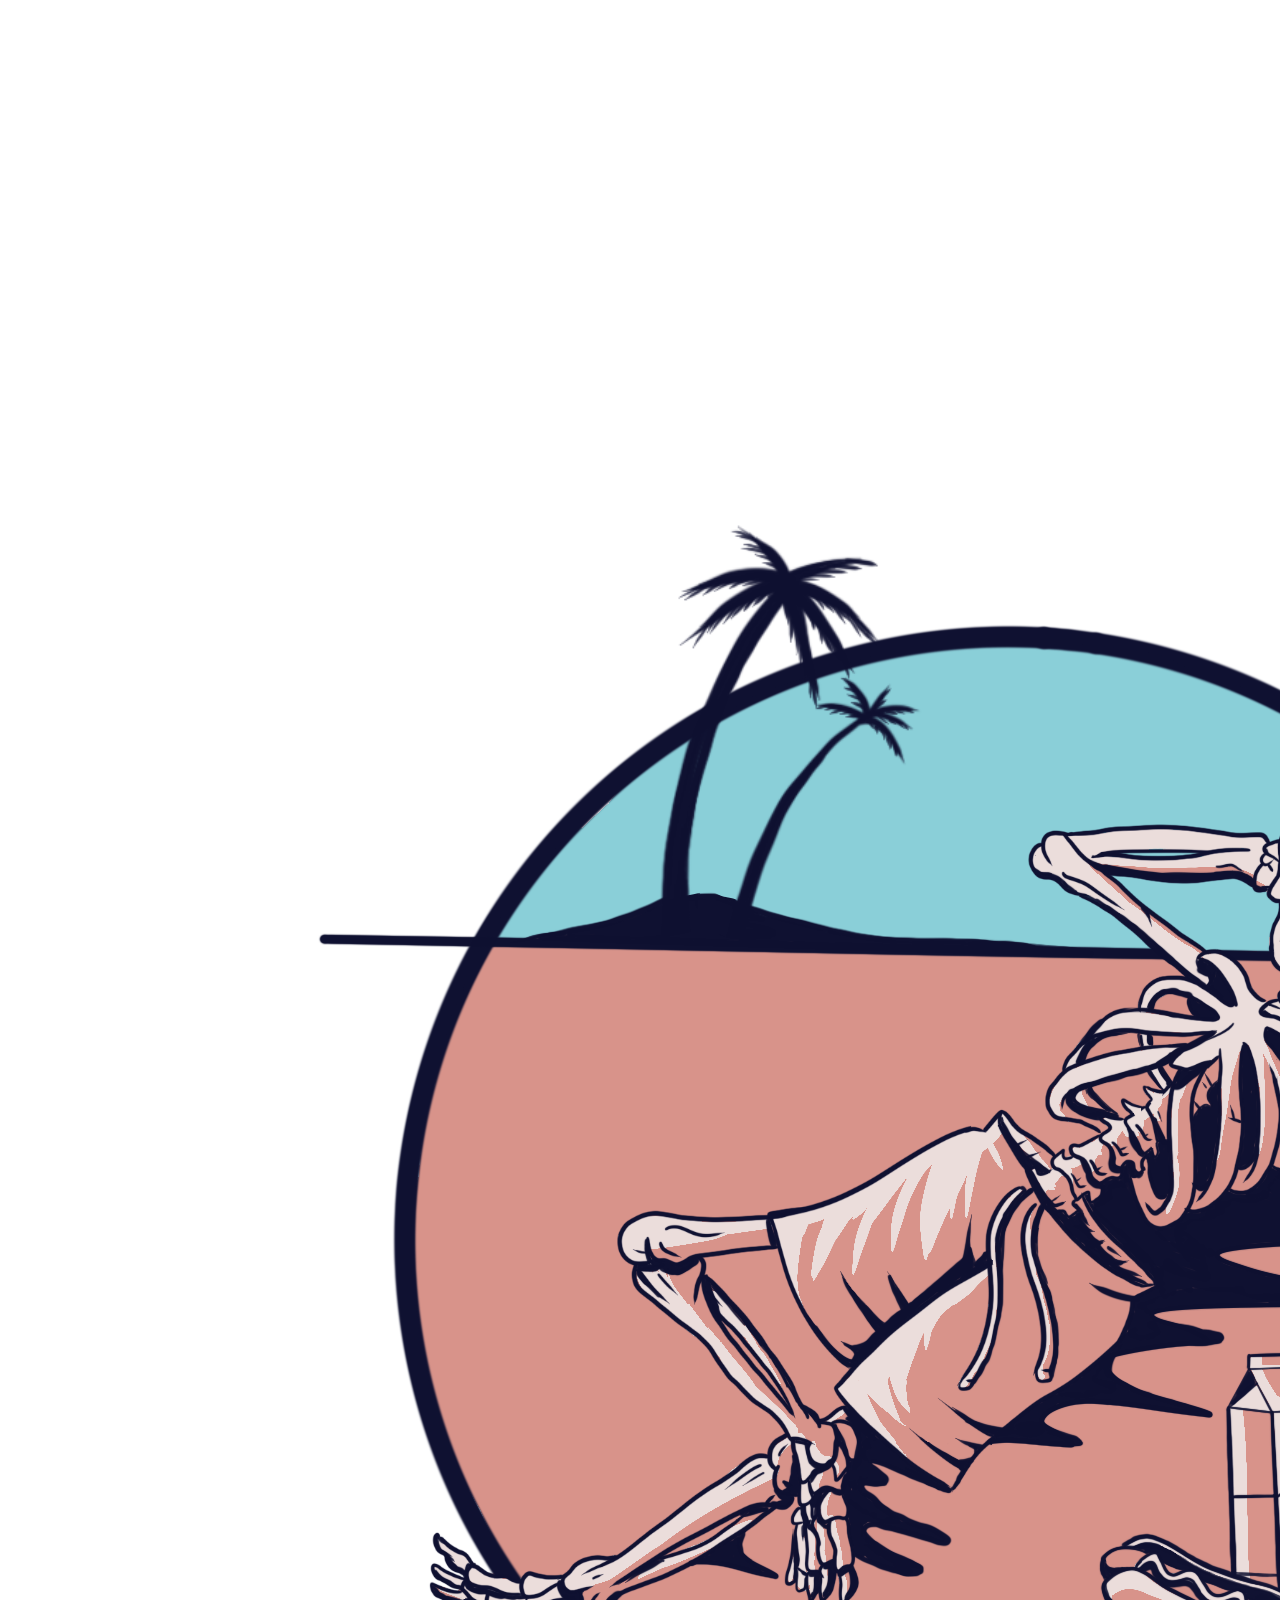
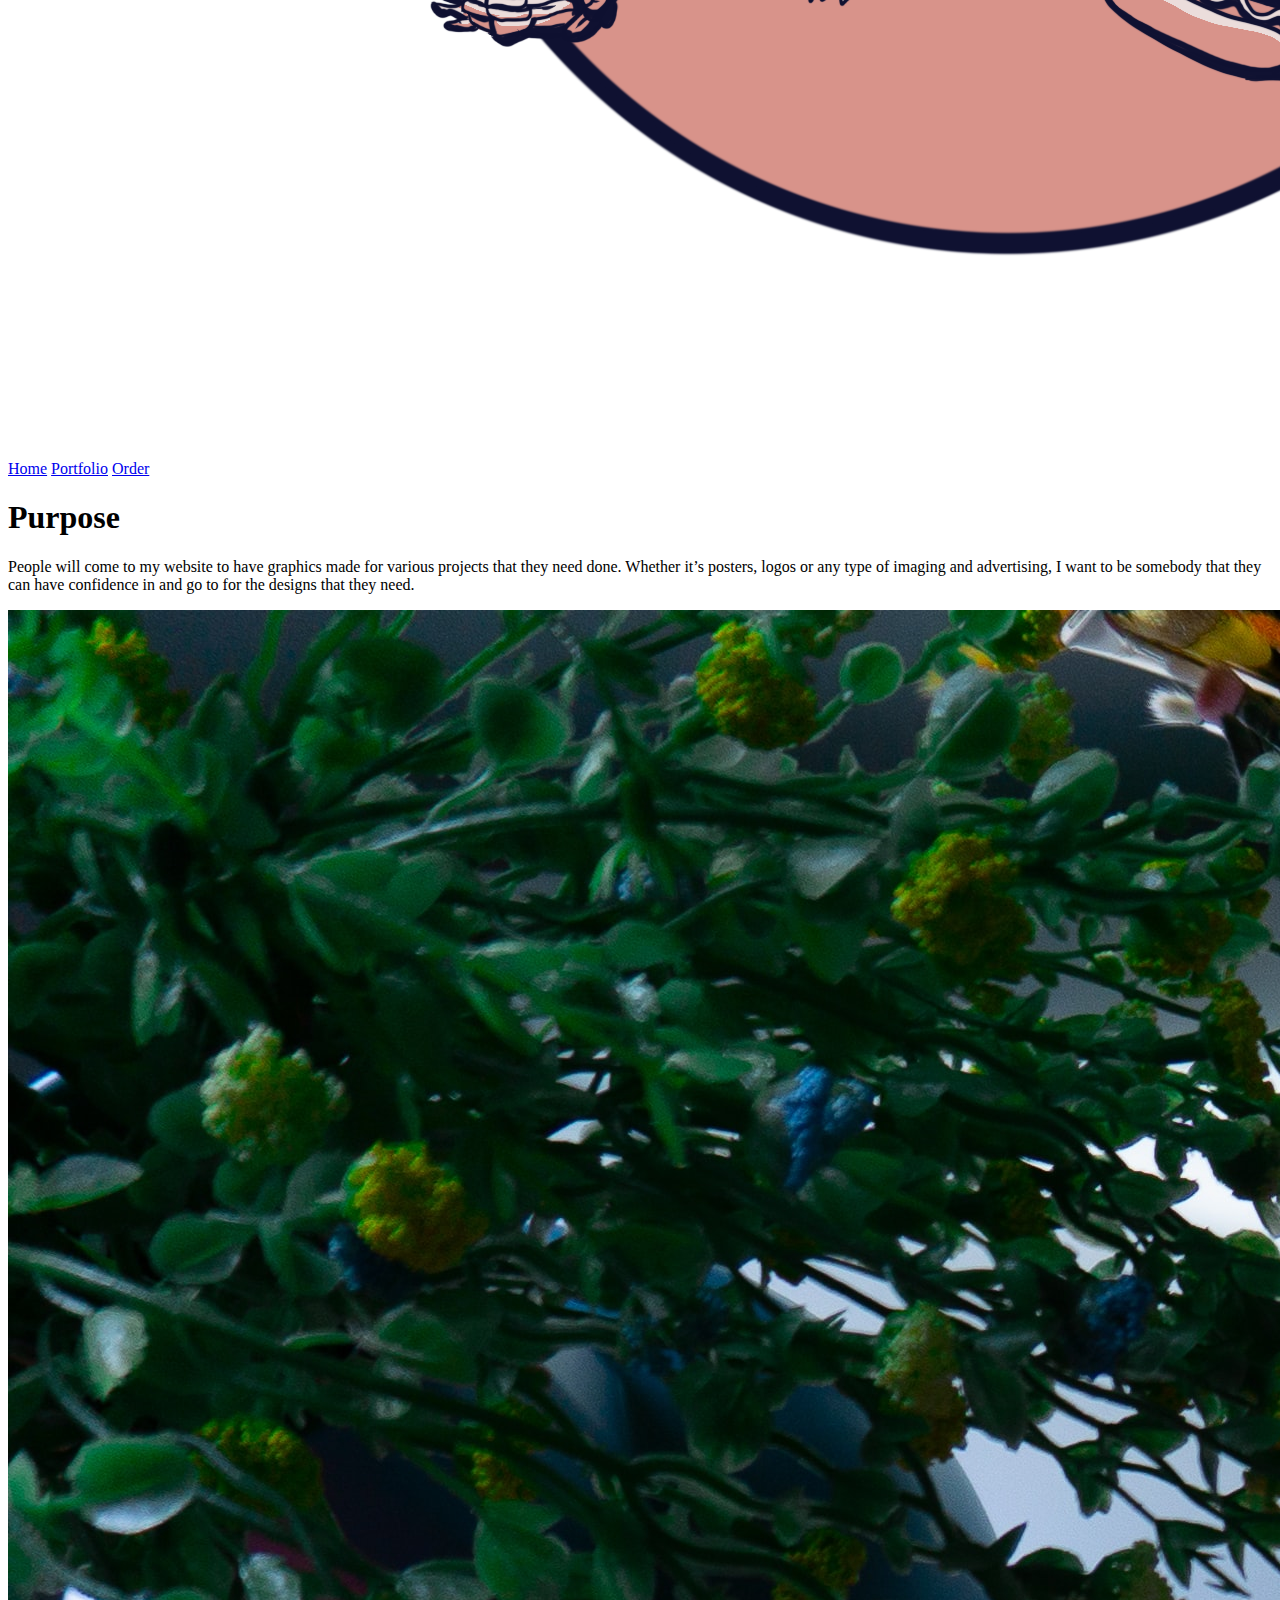
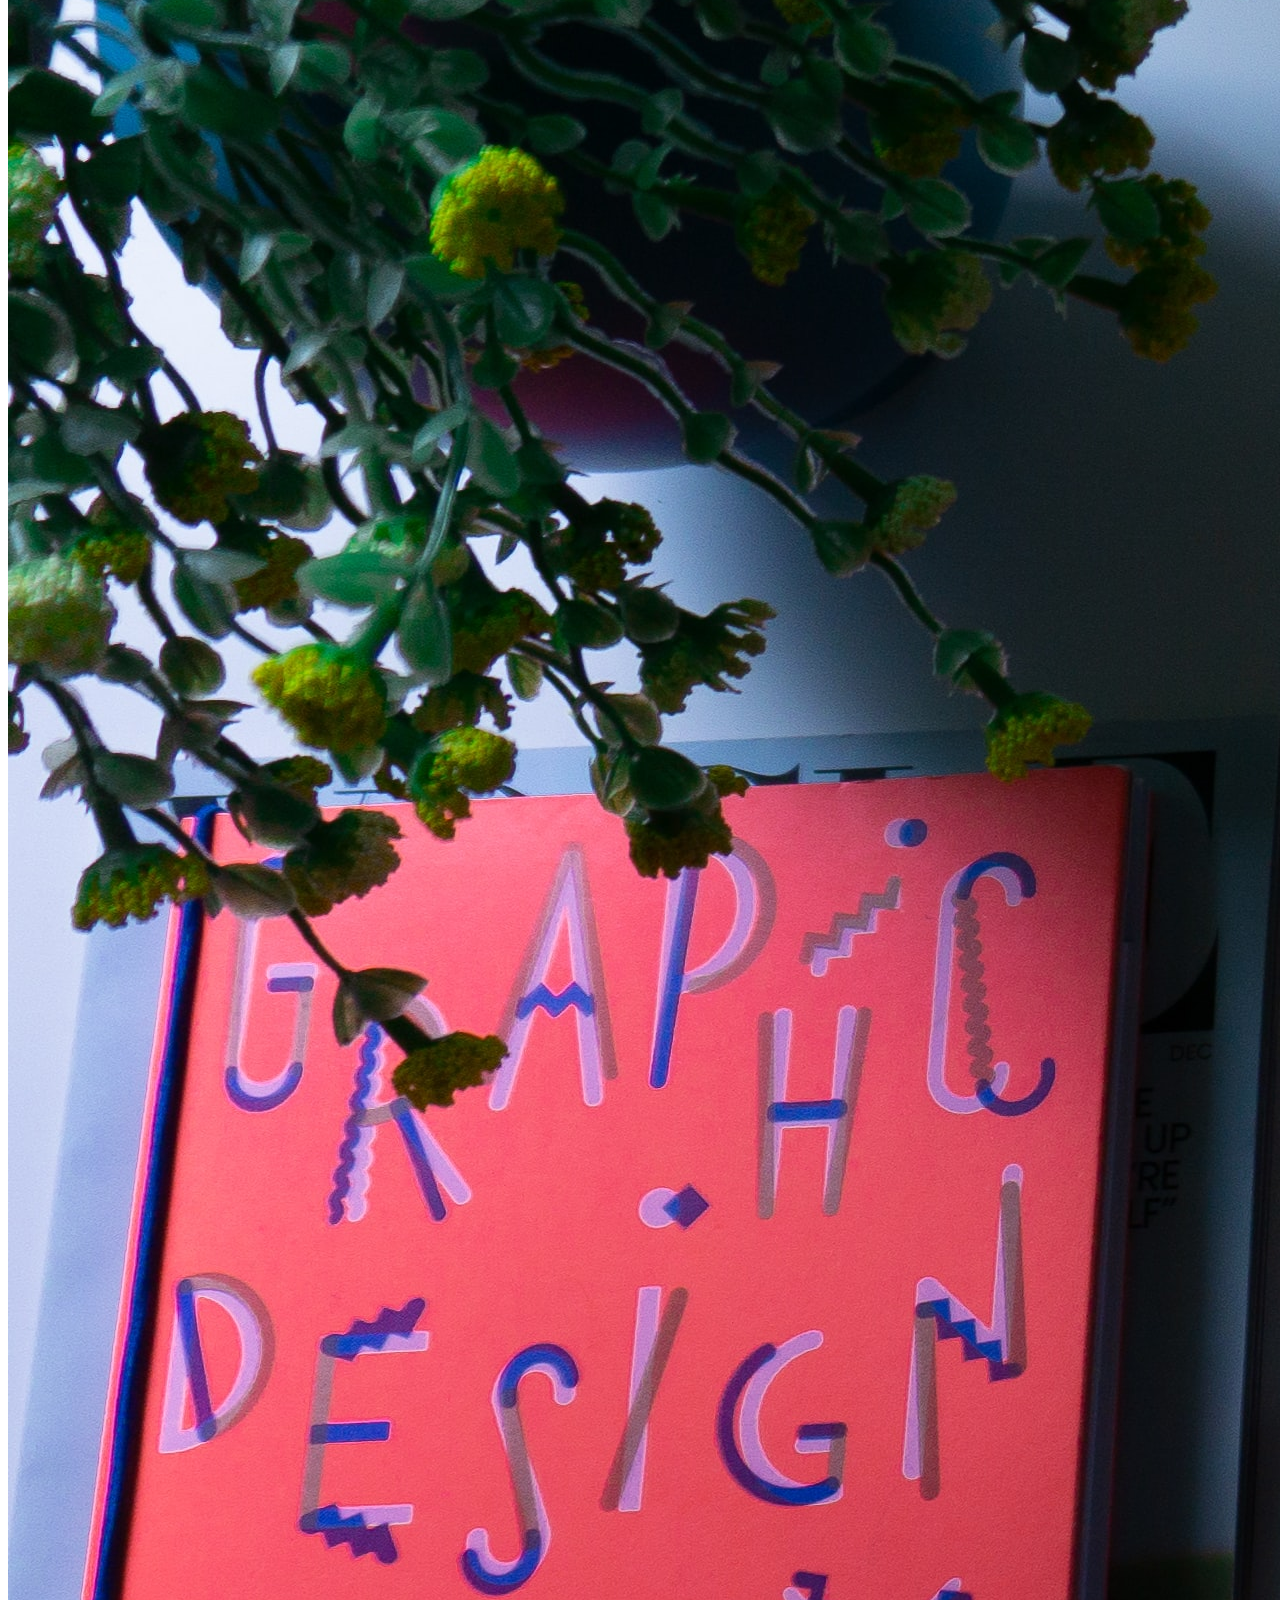
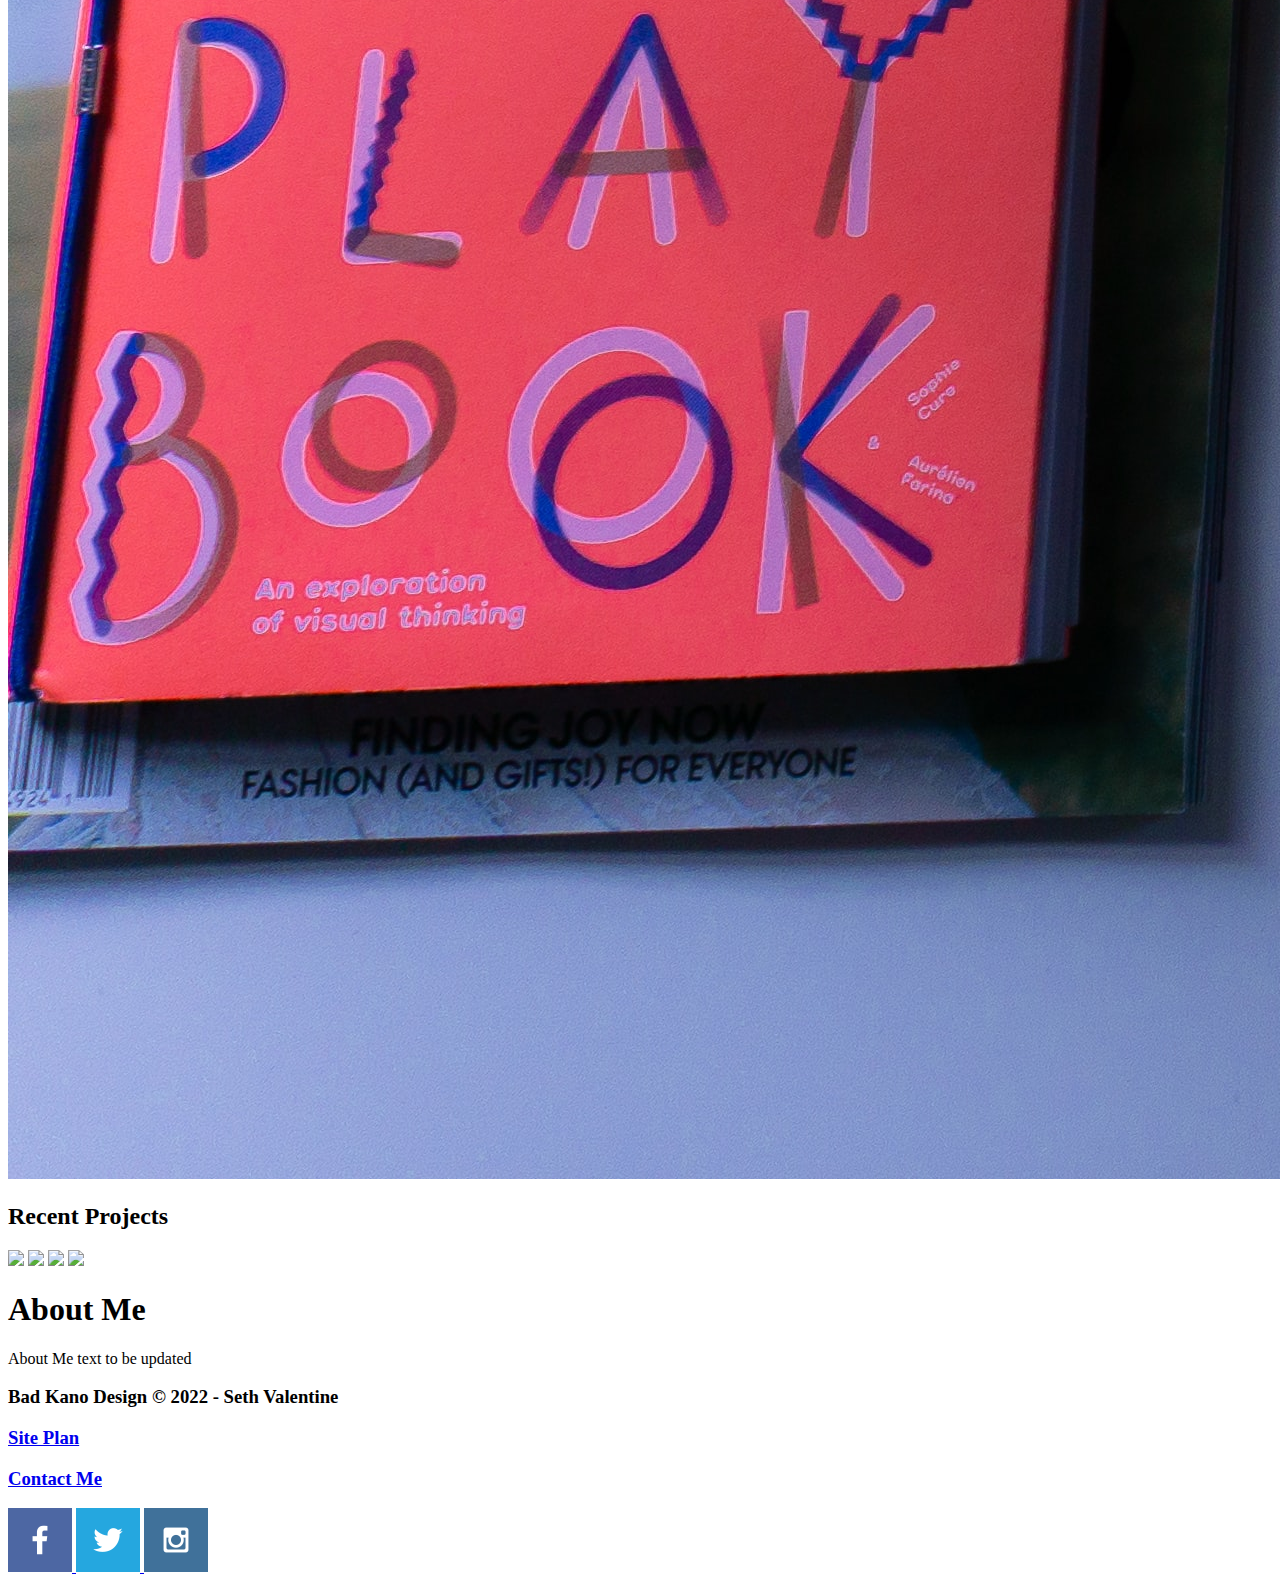
==== graphicdesign/index.html @ f9112cca "Creating new pages" ====
<!DOCTYPE html>
<html lang="en">
<head>
    <meta charset="UTF-8">
    <meta http-equiv="X-UA-Compatible" content="IE=edge">
    <meta name="viewport" content="width=device-width, initial-scale=1.0">
    <title>Home Page</title>
</head>
<body>
    <header>
        <a id="logo_link" href="index.html">
            <img class="logo" src="images/badkano.png" alt="Bad Kano Logo">
        </a>
        <nav>
            <a href="index.html">Home</a>
            <a href="portfolio.html">Portfolio</a>
            <a href="order.html">Order</a>
        </nav>
    </header>
    <main>
        <section class="Purpose">
             <h1>Purpose</h1>
            <p>People will come to my website to have graphics made for various projects that they need done. Whether it’s posters, logos or any type of imaging and advertising, I want to be somebody that they can have confidence in and go to for the designs that they need.  
                </p>
             <img class="graphic-img" src="images/graphic.jpg" alt="graphic">
        <section>
        <section class="Recent Projects">
            <h2>Recent Projects</h2>
            <img src="something">
            <img src="something">
            <img src="something">
            <img src="something">
        </section>   
        <section class="About Me">
            <h1>About Me</h1>
            <p>About Me text to be updated</p>
        </section> 
    </main>
    <footer>
        <h3>Bad Kano Design &copy; 2022 - Seth Valentine</h3>
        <h3><a href="site-plan.html">Site Plan</a></h3>
        <h3><a href="order.html">Contact Me</a></h3>
        <div class="social">
            <a href="https://facebook.com" target="_blank">
                <img src="images/facebook.png" alt="fb icon">
            </a>
            <a href="https://twitter.com" target="_blank">
                <img src="images/twitter.png" alt="twitter icon">
            </a>
            <a href="https://instagram.com" target="_blank">
                <img src="images/instagram.png" alt="instagram icon">
            </a>
        </div>
    </footer>
</body>
</html>
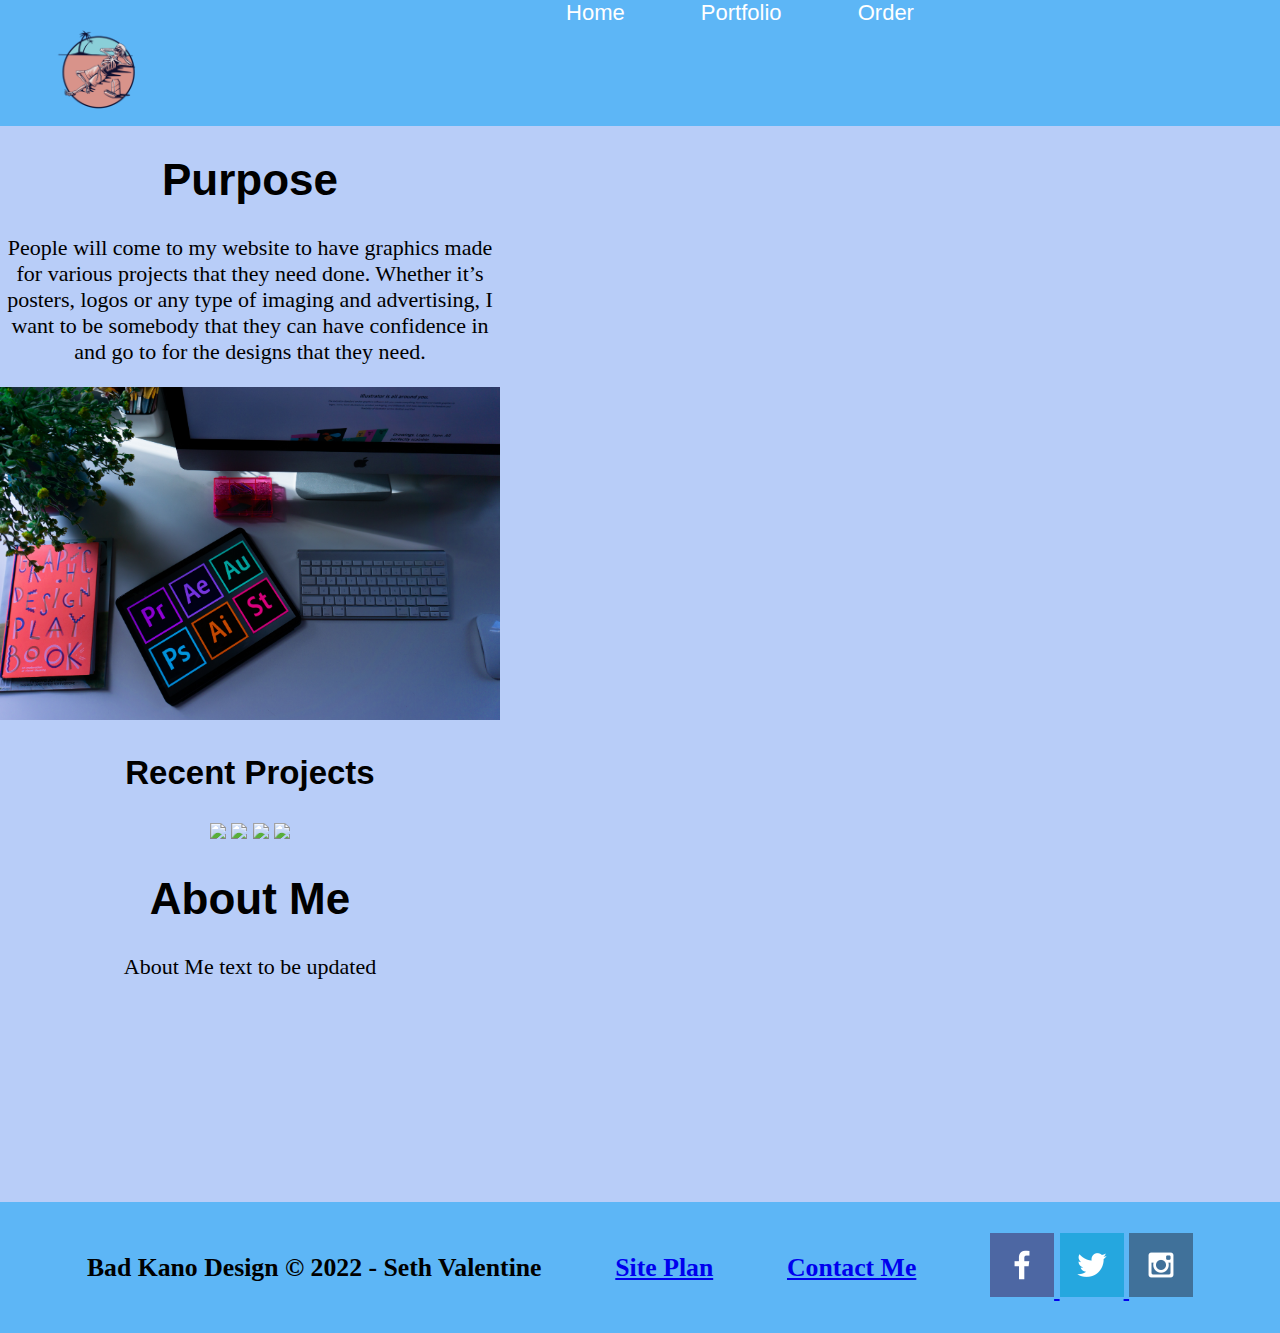
==== commit 257e57b2: "css" ====
--- a/graphicdesign/index.html
+++ b/graphicdesign/index.html
@@ -1,6 +1,7 @@
 <!DOCTYPE html>
 <html lang="en">
 <head>
+    <link rel="stylesheet" href="styles/homepage.css">
     <meta charset="UTF-8">
     <meta http-equiv="X-UA-Compatible" content="IE=edge">
     <meta name="viewport" content="width=device-width, initial-scale=1.0">
@@ -22,8 +23,8 @@
              <h1>Purpose</h1>
             <p>People will come to my website to have graphics made for various projects that they need done. Whether it’s posters, logos or any type of imaging and advertising, I want to be somebody that they can have confidence in and go to for the designs that they need.  
                 </p>
-             <img class="graphic-img" src="images/graphic.jpg" alt="graphic">
         <section>
+            <img class="graphic-img" src="images/graphic.jpg" alt="graphic">
         <section class="Recent Projects">
             <h2>Recent Projects</h2>
             <img src="something">
--- a/graphicdesign/styles/homepage.css
+++ b/graphicdesign/styles/homepage.css
@@ -0,0 +1,59 @@
+
+  nav a {
+    text-align: center;
+    color: #ffffff;
+    text-decoration: none;
+    padding: 35px;
+}
+body {
+    display: grid;
+    background-color: #b8cdf8;
+    font-family: 'Times New Roman', Times, serif;
+    font-size: 22px;
+    margin: 0;
+    padding: 0;
+}
+header {
+    background-color: #5DB6F6;
+    font-family: 'Segoe UI', Tahoma, Geneva, Verdana, sans-serif;
+    display: grid;
+    grid-template-columns: 200px auto;
+    text-align: center;
+}
+footer {
+    background-color:#5DB6F6;
+    padding: 25px 50px;
+    margin-top: 200px;
+    display: flex;
+    justify-content: space-around;
+    align-items: center;
+ }
+ main {
+    display: grid;
+    grid-template-columns: 1fr 1fr 1fr 1fr;
+    /* grid-template-rows: 1fr 1fr 1fr; */
+    text-align: center;
+    justify-items: center;
+ }
+ .logo {
+    width: 120px;
+}
+.graphic-img {
+    max-width: 500px;
+    grid-column: 3/5;
+    /* grid-row: 1/2; */
+}
+nav a:hover {
+    background-color: #c9f8ec;
+    color: #ffffff
+}
+h1 {
+    font-family: 'Segoe UI', Tahoma, Geneva, Verdana, sans-serif;
+}
+h2 {
+    font-family: 'Segoe UI', Tahoma, Geneva, Verdana, sans-serif;
+}
+.purpose {
+    grid-column: 1/3;
+    /* grid-row: 1/2; */
+}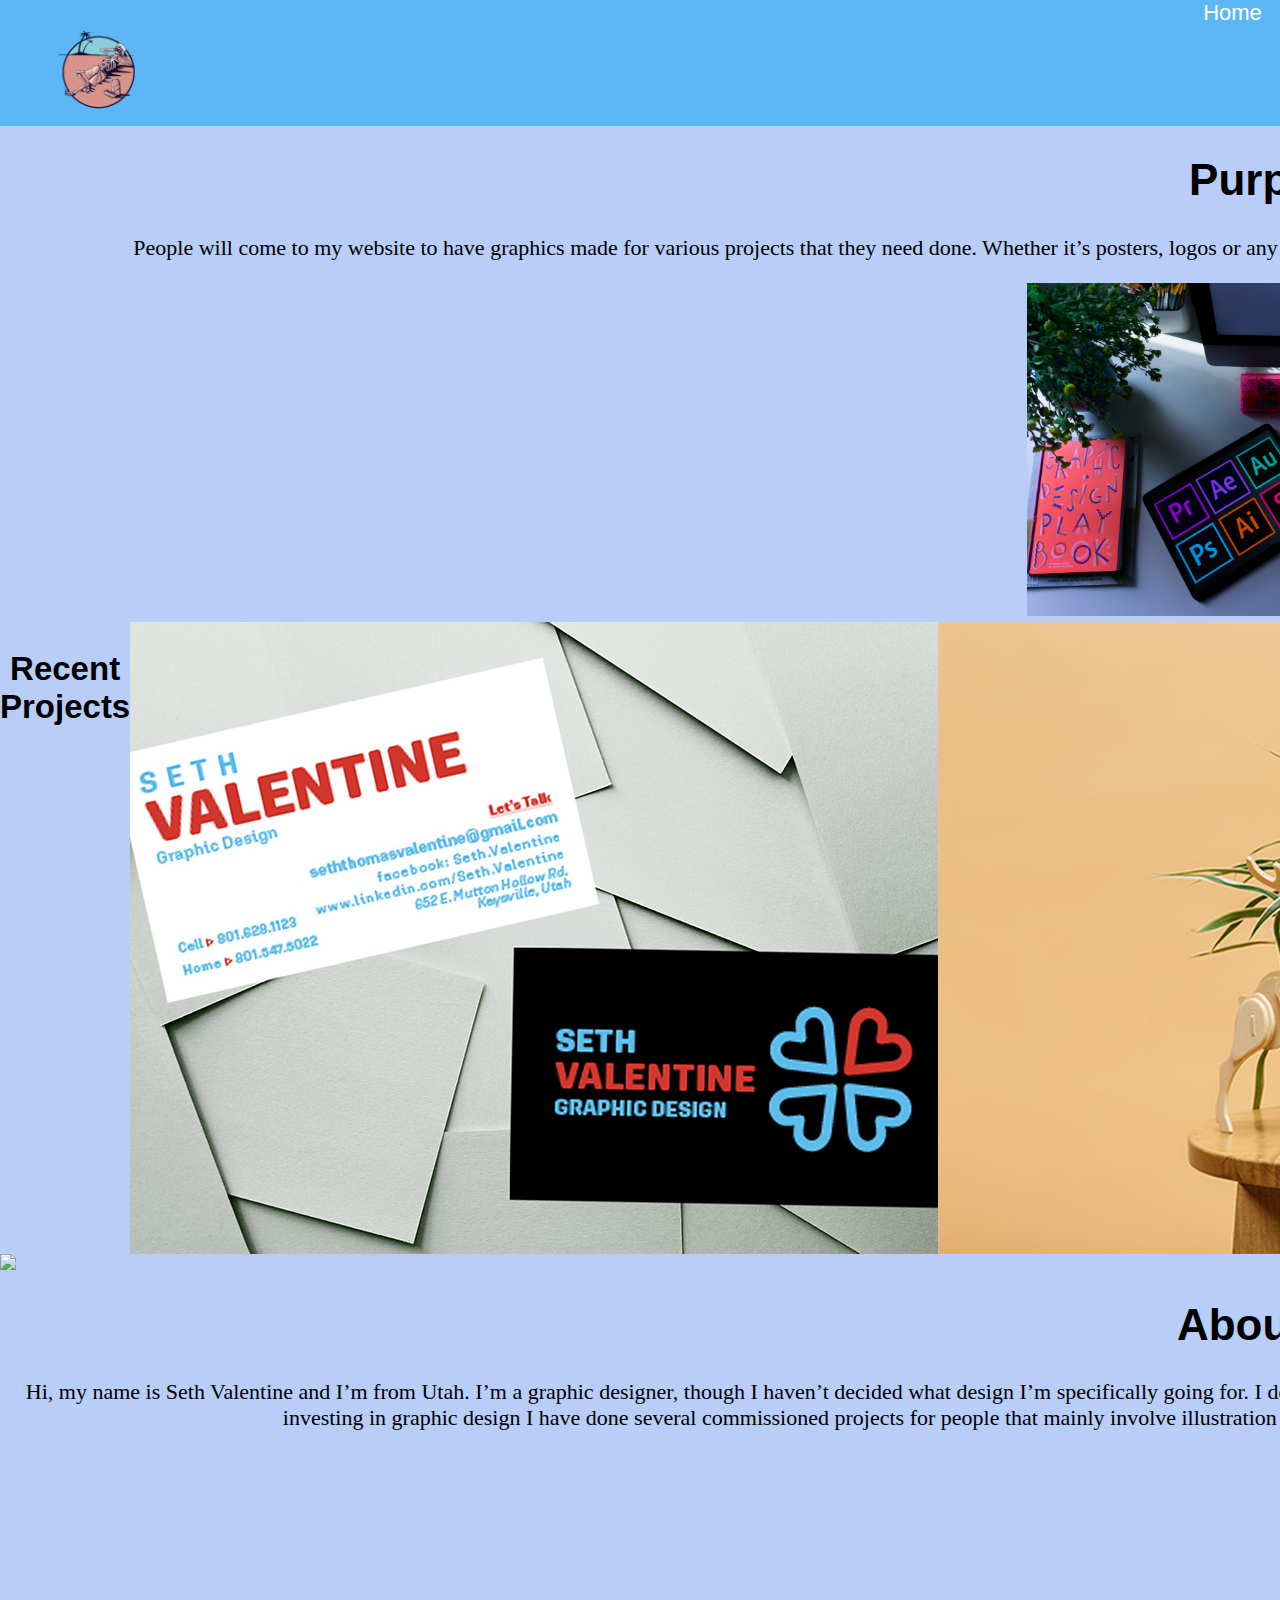
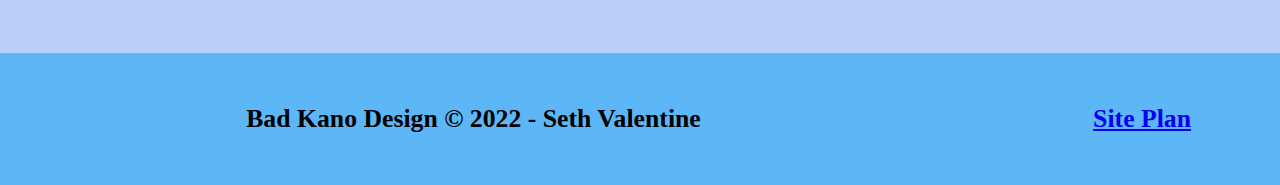
==== commit b184e17c: "portfolio" ====
--- a/graphicdesign/index.html
+++ b/graphicdesign/index.html
@@ -24,17 +24,22 @@
             <p>People will come to my website to have graphics made for various projects that they need done. Whether it’s posters, logos or any type of imaging and advertising, I want to be somebody that they can have confidence in and go to for the designs that they need.  
                 </p>
         <section>
-            <img class="graphic-img" src="images/graphic.jpg" alt="graphic">
-        <section class="Recent Projects">
+            <div class="container">
+                <img src="images/graphic.jpg" alt="graphic" class="graphic-img">
+                <div class="overlay">
+                  <div class="text">Adobe Photoshop and Adobe Illustrator are my specialty</div>
+                </div>
+              </div>
+        <section class="recentprojects">
             <h2>Recent Projects</h2>
-            <img src="something">
-            <img src="something">
-            <img src="something">
-            <img src="something">
+            <img class="card" src="images/card.jpg">
+            <img class="pamphlet" src="images/pamphlet.jpg">
+            <img class="poster" src="images/poster.png">
+            <img class="web" src="images/webart.png">
         </section>   
         <section class="About Me">
             <h1>About Me</h1>
-            <p>About Me text to be updated</p>
+            <p>Hi, my name is Seth Valentine and I’m from Utah. I’m a graphic designer, though I haven’t decided what design I’m specifically going for. I decided to choose this major about a year ago mainly because I love creating art and I thought that it could be a great opportunity for me. Since investing in graphic design I have done several commissioned projects for people that mainly involve illustration and logo creation. I come from a family of artists which greatly influenced my decision to be a graphic designer.</p>
         </section> 
     </main>
     <footer>
--- a/graphicdesign/styles/homepage.css
+++ b/graphicdesign/styles/homepage.css
@@ -56,4 +56,64 @@
 .purpose {
     grid-column: 1/3;
     /* grid-row: 1/2; */
-}+}
+.container:hover .overlay {
+    opacity: 1;
+  }
+  
+.text {
+    color: white;
+    font-size: 20px;
+    position: absolute;
+    top: 50%;
+    left: 50%;
+    -webkit-transform: translate(-50%, -50%);
+    -ms-transform: translate(-50%, -50%);
+    transform: translate(-50%, -50%);
+    text-align: center;
+  }
+.overlay {
+    position: absolute;
+    top: 0;
+    bottom: 0;
+    left: 0;
+    right: 0;
+    height: 100%;
+    width: 100%;
+    opacity: 0;
+    transition: .5s ease;
+    background-color: #008CBA;
+  }
+.container {
+    position: relative;
+    width: 100%;
+  }
+.card-img {
+    max-width: 100px;
+    grid-column: 1/2;
+      border: 10px solid #b8cdf8;
+      box-shadow: 5px 5px 10px #6f7364;
+}
+.pamphlet-img {
+    max-width: 100px;
+    grid-column: 2/3;
+    border: 10px solid #b8cdf8;
+    box-shadow: 5px 5px 10px #6f7364;
+}
+.poster-img {
+    max-width: 100px;
+    grid-column: 3/4;
+    border: 10px solid #b8cdf8;
+    box-shadow: 5px 5px 10px #6f7364;
+}
+.web-img {
+    max-width: 100px;
+    grid-column: 4/5;
+    border: 10px solid #b8cdf8;
+    box-shadow: 5px 5px 10px #6f7364;
+}
+  .recentprojects {
+    display: grid;
+    grid-template-columns: 1fr 1fr 1fr 1fr;
+    max-width: 10%;
+}
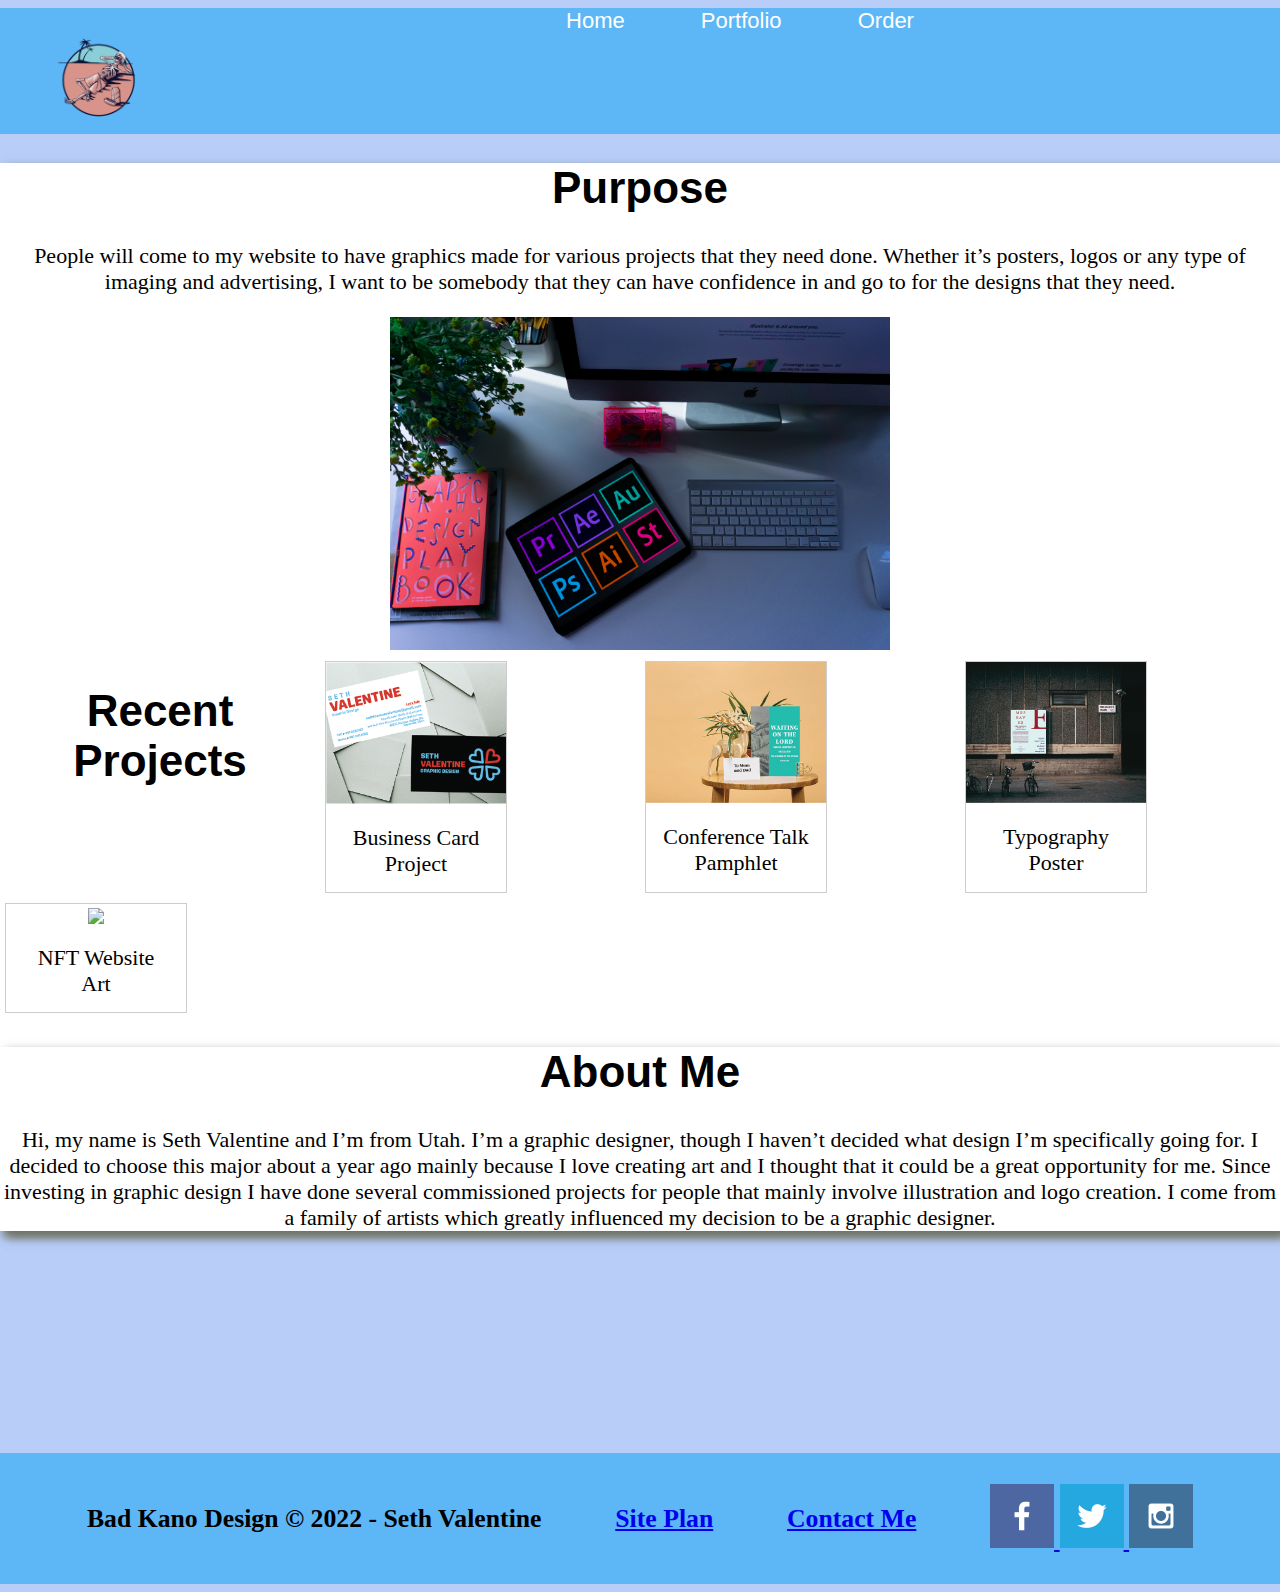
==== commit e7ffb94d: "final changes" ====
--- a/graphicdesign/index.html
+++ b/graphicdesign/index.html
@@ -19,7 +19,7 @@
         </nav>
     </header>
     <main>
-        <section class="Purpose">
+        <section class="purpose">
              <h1>Purpose</h1>
             <p>People will come to my website to have graphics made for various projects that they need done. Whether it’s posters, logos or any type of imaging and advertising, I want to be somebody that they can have confidence in and go to for the designs that they need.  
                 </p>
@@ -31,13 +31,25 @@
                 </div>
               </div>
         <section class="recentprojects">
-            <h2>Recent Projects</h2>
-            <img class="card" src="images/card.jpg">
-            <img class="pamphlet" src="images/pamphlet.jpg">
+            <h1>Recent Projects</h1>
+        <div class="gallery">
+            <img class="card" src="images/card.png">
+            <div class="desc">Business Card Project</div>
+        </div>
+        <div class="gallery">
+         <img class="pamphlet" src="images/phamplet.png">
+             <div class="desc">Conference Talk Pamphlet</div>
+        </div>  
+        <div class="gallery">
             <img class="poster" src="images/poster.png">
+            <div class="desc">Typography Poster</div>
+        </div>    
+        <div class="gallery">
             <img class="web" src="images/webart.png">
+            <div class="desc">NFT Website Art</div>
+        </div> 
         </section>   
-        <section class="About Me">
+        <section class="aboutme">
             <h1>About Me</h1>
             <p>Hi, my name is Seth Valentine and I’m from Utah. I’m a graphic designer, though I haven’t decided what design I’m specifically going for. I decided to choose this major about a year ago mainly because I love creating art and I thought that it could be a great opportunity for me. Since investing in graphic design I have done several commissioned projects for people that mainly involve illustration and logo creation. I come from a family of artists which greatly influenced my decision to be a graphic designer.</p>
         </section> 
--- a/graphicdesign/styles/homepage.css
+++ b/graphicdesign/styles/homepage.css
@@ -10,8 +10,8 @@
     background-color: #b8cdf8;
     font-family: 'Times New Roman', Times, serif;
     font-size: 22px;
-    margin: 0;
-    padding: 0;
+    margin-left: auto;
+    margin-right: auto;
 }
 header {
     background-color: #5DB6F6;
@@ -29,11 +29,10 @@
     align-items: center;
  }
  main {
-    display: grid;
-    grid-template-columns: 1fr 1fr 1fr 1fr;
+    display: center;
     /* grid-template-rows: 1fr 1fr 1fr; */
     text-align: center;
-    justify-items: center;
+    align-items: center;
  }
  .logo {
     width: 120px;
@@ -49,12 +48,21 @@
 }
 h1 {
     font-family: 'Segoe UI', Tahoma, Geneva, Verdana, sans-serif;
+    margin-left: auto;
+    margin-right: auto;
+    display: block;
 }
 h2 {
     font-family: 'Segoe UI', Tahoma, Geneva, Verdana, sans-serif;
+    margin-left: auto;
+    margin-right: auto;
+    display: block;
 }
 .purpose {
-    grid-column: 1/3;
+    background-color: #ffffff;
+    box-shadow: 5px 5px 10px #6f7364;
+    margin-left: auto;
+    margin-right: auto;
     /* grid-row: 1/2; */
 }
 .container:hover .overlay {
@@ -89,31 +97,80 @@
     width: 100%;
   }
 .card-img {
-    max-width: 100px;
-    grid-column: 1/2;
+    max-width: 100%;
       border: 10px solid #b8cdf8;
       box-shadow: 5px 5px 10px #6f7364;
+      float: left;
+      width: 23%;
 }
 .pamphlet-img {
-    max-width: 100px;
-    grid-column: 2/3;
+    max-width: 100%;
     border: 10px solid #b8cdf8;
     box-shadow: 5px 5px 10px #6f7364;
+    float: left;
+    width: 23%;
 }
 .poster-img {
-    max-width: 100px;
-    grid-column: 3/4;
+    max-width: 100%;
     border: 10px solid #b8cdf8;
     box-shadow: 5px 5px 10px #6f7364;
+    float: left;
+    width: 23%;
 }
 .web-img {
-    max-width: 100px;
-    grid-column: 4/5;
+    max-width: 100%;
     border: 10px solid #b8cdf8;
     box-shadow: 5px 5px 10px #6f7364;
+    float: left;
+    width: 23%;
 }
-  .recentprojects {
+.recentprojects {
     display: grid;
     grid-template-columns: 1fr 1fr 1fr 1fr;
-    max-width: 10%;
+    max-width: 100%;
+    margin-left: auto;
+    margin-right: auto;
 }
+.aboutme {
+    background-color: #ffffff;
+    box-shadow: 5px 5px 10px #6f7364;
+    margin-left: auto;
+    margin-right: auto;
+    display: block;
+}
+.grid-container{
+    /*display: grid;
+    grid-column-start: 1;
+    grid-column-end: 4;*/
+    display: grid;
+    grid-template-columns: 1fr 1fr 1fr 1fr;
+    grid-template-rows: 1fr 1fr 1fr; 
+}
+p {
+    margin-left: auto;
+    margin-right: auto;
+}
+div.gallery {
+    margin: 5px;
+    border: 1px solid #ccc;
+    float: left;
+    width: 180px;
+  }
+  
+  div.gallery:hover {
+    border: 1px solid #777;
+  }
+  
+  div.gallery img {
+    width: 100%;
+    height: auto;
+  }
+  
+  div.desc {
+    padding: 15px;
+    text-align: center;
+  }
+  .imgss {
+    margin-left: auto;
+    margin-right: auto;
+  }